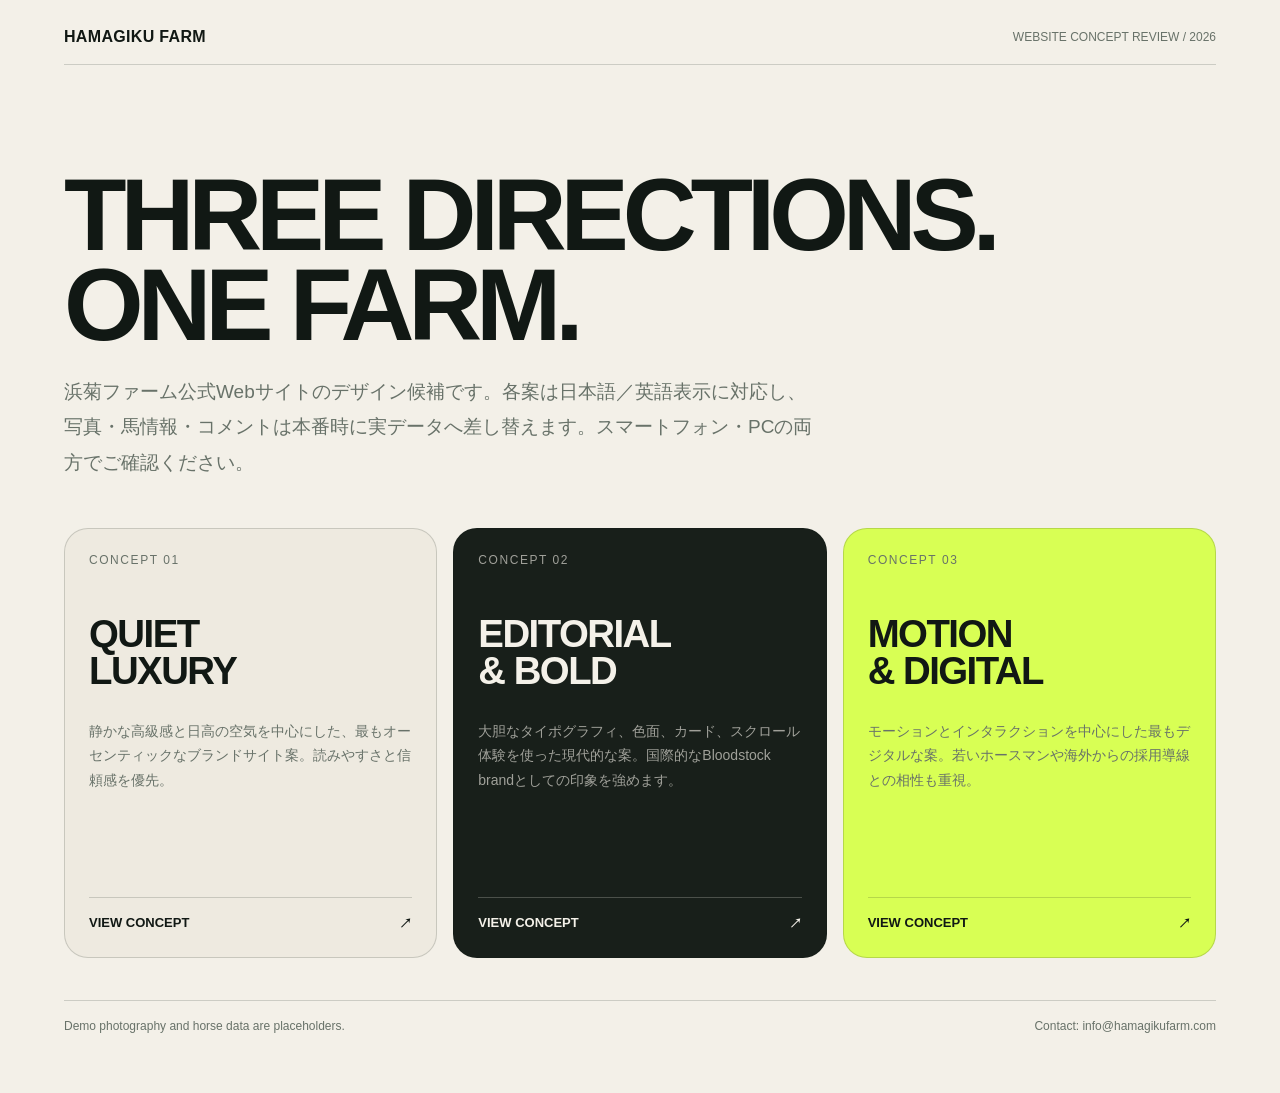
==== hamagiku-demo/index.html @ ab28df96 "Add Hamagiku client demo landing page" ====
<!doctype html>
<html lang="ja">
<head>
<meta charset="utf-8">
<meta name="viewport" content="width=device-width,initial-scale=1,viewport-fit=cover">
<title>Hamagiku Farm — Website Concepts</title>
<meta name="robots" content="noindex,nofollow">
<style>
:root{--ink:#111814;--cream:#f3f0e8;--line:rgba(17,24,20,.17);--muted:#687269;--accent:#d8ff54}
*{box-sizing:border-box}html,body{margin:0;background:var(--cream);color:var(--ink);font-family:-apple-system,BlinkMacSystemFont,"Helvetica Neue","Hiragino Sans","Yu Gothic",Meiryo,sans-serif}body{min-height:100vh}.wrap{max-width:1280px;margin:auto;padding:28px clamp(18px,5vw,64px) 60px}.top{display:flex;justify-content:space-between;gap:20px;align-items:center;border-bottom:1px solid var(--line);padding-bottom:18px}.brand{font-weight:800;letter-spacing:.02em}.tag{font-size:12px;color:var(--muted)}h1{font-size:clamp(42px,8vw,104px);line-height:.88;letter-spacing:-.06em;margin:clamp(54px,9vw,105px) 0 24px;max-width:980px}.lead{max-width:760px;font-size:clamp(15px,2vw,19px);line-height:1.85;color:var(--muted);margin-bottom:48px}.grid{display:grid;grid-template-columns:repeat(3,1fr);gap:16px}.card{display:flex;flex-direction:column;min-height:430px;border:1px solid var(--line);border-radius:24px;padding:24px;text-decoration:none;color:inherit;position:relative;overflow:hidden;transition:transform .25s ease,box-shadow .25s ease}.card:hover{transform:translateY(-5px);box-shadow:0 18px 42px rgba(17,24,20,.12)}.num{font-size:12px;letter-spacing:.13em;color:var(--muted)}.card h2{font-size:clamp(28px,3vw,46px);line-height:.98;letter-spacing:-.04em;margin:48px 0 15px}.card p{line-height:1.75;color:var(--muted);font-size:14px;max-width:32em}.open{margin-top:auto;border-top:1px solid var(--line);padding-top:17px;display:flex;justify-content:space-between;font-weight:700;font-size:13px}.a{background:#eeeae0}.b{background:#181f1a;color:#f4f1e9}.b p,.b .num{color:rgba(244,241,233,.62)}.b .open{border-color:rgba(244,241,233,.23)}.c{background:var(--accent)}.foot{margin-top:42px;padding-top:18px;border-top:1px solid var(--line);font-size:12px;color:var(--muted);display:flex;justify-content:space-between;gap:20px;flex-wrap:wrap}@media(max-width:800px){.grid{grid-template-columns:1fr}.card{min-height:330px}.top{align-items:flex-start;flex-direction:column}h1{font-size:clamp(48px,17vw,78px);margin-top:56px}.lead{font-size:15px;margin-bottom:36px}}
</style>
</head>
<body><main class="wrap">
<div class="top"><div class="brand">HAMAGIKU FARM</div><div class="tag">WEBSITE CONCEPT REVIEW / 2026</div></div>
<h1>THREE DIRECTIONS.<br>ONE FARM.</h1>
<p class="lead">浜菊ファーム公式Webサイトのデザイン候補です。各案は日本語／英語表示に対応し、写真・馬情報・コメントは本番時に実データへ差し替えます。スマートフォン・PCの両方でご確認ください。</p>
<section class="grid">
<a class="card a" href="concept-a/index.html"><span class="num">CONCEPT 01</span><h2>QUIET<br>LUXURY</h2><p>静かな高級感と日高の空気を中心にした、最もオーセンティックなブランドサイト案。読みやすさと信頼感を優先。</p><div class="open"><span>VIEW CONCEPT</span><span>↗</span></div></a>
<a class="card b" href="concept-b/index.html"><span class="num">CONCEPT 02</span><h2>EDITORIAL<br>& BOLD</h2><p>大胆なタイポグラフィ、色面、カード、スクロール体験を使った現代的な案。国際的なBloodstock brandとしての印象を強めます。</p><div class="open"><span>VIEW CONCEPT</span><span>↗</span></div></a>
<a class="card c" href="concept-c/index.html"><span class="num">CONCEPT 03</span><h2>MOTION<br>& DIGITAL</h2><p>モーションとインタラクションを中心にした最もデジタルな案。若いホースマンや海外からの採用導線との相性も重視。</p><div class="open"><span>VIEW CONCEPT</span><span>↗</span></div></a>
</section>
<div class="foot"><span>Demo photography and horse data are placeholders.</span><span>Contact: info@hamagikufarm.com</span></div>
</main></body></html>
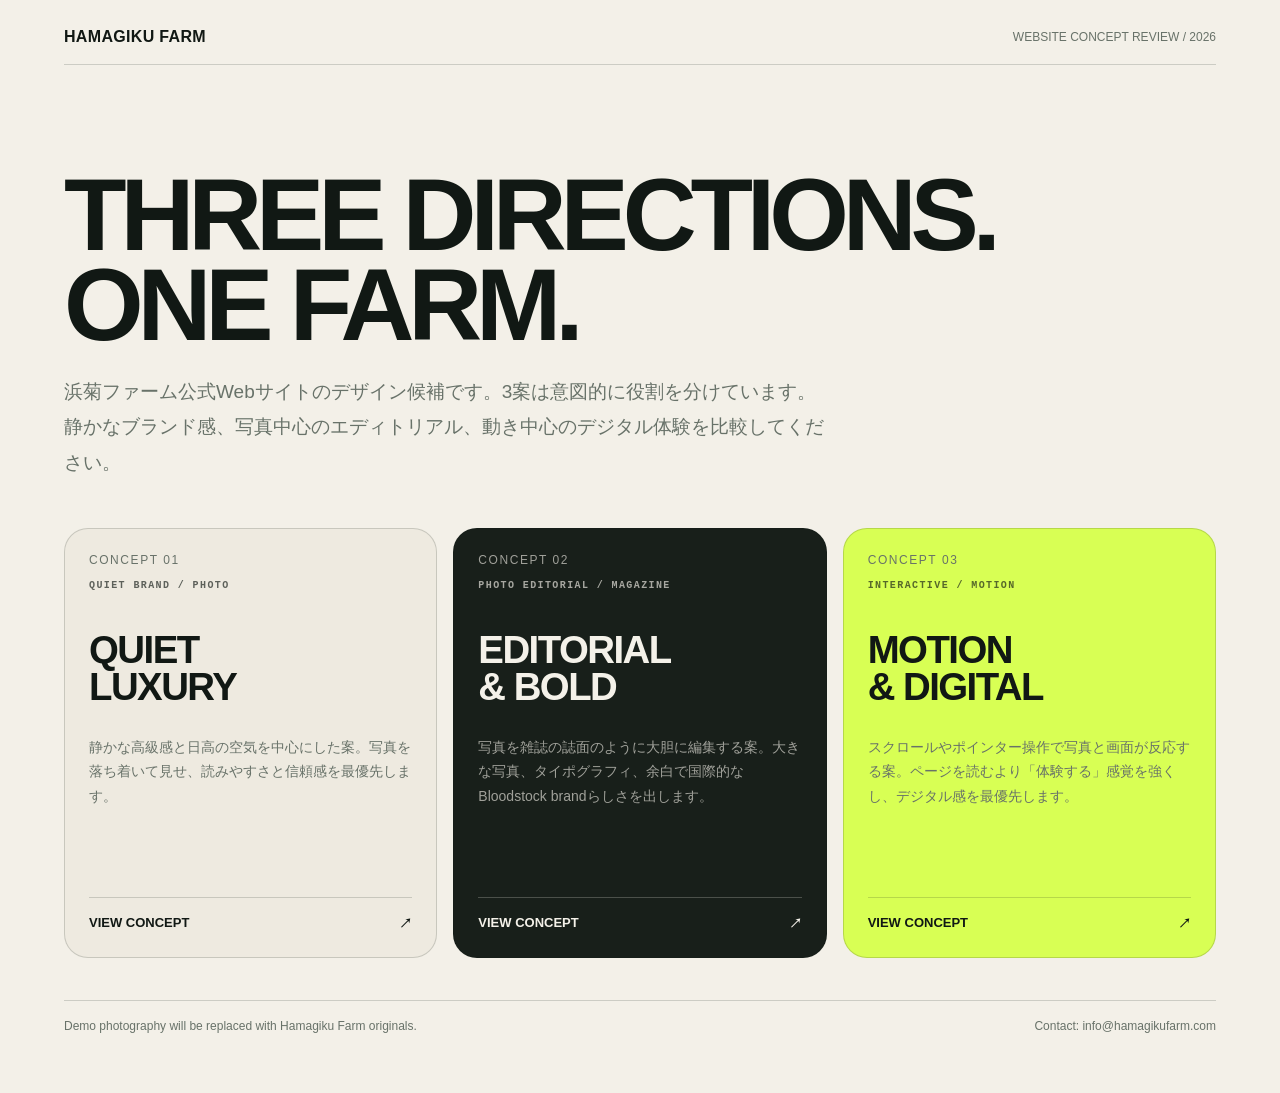
==== commit 4418c8f9: "Clarify distinction between Hamagiku website concepts" ====
--- a/hamagiku-demo/index.html
+++ b/hamagiku-demo/index.html
@@ -7,17 +7,17 @@
 <meta name="robots" content="noindex,nofollow">
 <style>
 :root{--ink:#111814;--cream:#f3f0e8;--line:rgba(17,24,20,.17);--muted:#687269;--accent:#d8ff54}
-*{box-sizing:border-box}html,body{margin:0;background:var(--cream);color:var(--ink);font-family:-apple-system,BlinkMacSystemFont,"Helvetica Neue","Hiragino Sans","Yu Gothic",Meiryo,sans-serif}body{min-height:100vh}.wrap{max-width:1280px;margin:auto;padding:28px clamp(18px,5vw,64px) 60px}.top{display:flex;justify-content:space-between;gap:20px;align-items:center;border-bottom:1px solid var(--line);padding-bottom:18px}.brand{font-weight:800;letter-spacing:.02em}.tag{font-size:12px;color:var(--muted)}h1{font-size:clamp(42px,8vw,104px);line-height:.88;letter-spacing:-.06em;margin:clamp(54px,9vw,105px) 0 24px;max-width:980px}.lead{max-width:760px;font-size:clamp(15px,2vw,19px);line-height:1.85;color:var(--muted);margin-bottom:48px}.grid{display:grid;grid-template-columns:repeat(3,1fr);gap:16px}.card{display:flex;flex-direction:column;min-height:430px;border:1px solid var(--line);border-radius:24px;padding:24px;text-decoration:none;color:inherit;position:relative;overflow:hidden;transition:transform .25s ease,box-shadow .25s ease}.card:hover{transform:translateY(-5px);box-shadow:0 18px 42px rgba(17,24,20,.12)}.num{font-size:12px;letter-spacing:.13em;color:var(--muted)}.card h2{font-size:clamp(28px,3vw,46px);line-height:.98;letter-spacing:-.04em;margin:48px 0 15px}.card p{line-height:1.75;color:var(--muted);font-size:14px;max-width:32em}.open{margin-top:auto;border-top:1px solid var(--line);padding-top:17px;display:flex;justify-content:space-between;font-weight:700;font-size:13px}.a{background:#eeeae0}.b{background:#181f1a;color:#f4f1e9}.b p,.b .num{color:rgba(244,241,233,.62)}.b .open{border-color:rgba(244,241,233,.23)}.c{background:var(--accent)}.foot{margin-top:42px;padding-top:18px;border-top:1px solid var(--line);font-size:12px;color:var(--muted);display:flex;justify-content:space-between;gap:20px;flex-wrap:wrap}@media(max-width:800px){.grid{grid-template-columns:1fr}.card{min-height:330px}.top{align-items:flex-start;flex-direction:column}h1{font-size:clamp(48px,17vw,78px);margin-top:56px}.lead{font-size:15px;margin-bottom:36px}}
+*{box-sizing:border-box}html,body{margin:0;background:var(--cream);color:var(--ink);font-family:-apple-system,BlinkMacSystemFont,"Helvetica Neue","Hiragino Sans","Yu Gothic",Meiryo,sans-serif}body{min-height:100vh}.wrap{max-width:1280px;margin:auto;padding:28px clamp(18px,5vw,64px) 60px}.top{display:flex;justify-content:space-between;gap:20px;align-items:center;border-bottom:1px solid var(--line);padding-bottom:18px}.brand{font-weight:800;letter-spacing:.02em}.tag{font-size:12px;color:var(--muted)}h1{font-size:clamp(42px,8vw,104px);line-height:.88;letter-spacing:-.06em;margin:clamp(54px,9vw,105px) 0 24px;max-width:980px}.lead{max-width:760px;font-size:clamp(15px,2vw,19px);line-height:1.85;color:var(--muted);margin-bottom:48px}.grid{display:grid;grid-template-columns:repeat(3,1fr);gap:16px}.card{display:flex;flex-direction:column;min-height:430px;border:1px solid var(--line);border-radius:24px;padding:24px;text-decoration:none;color:inherit;position:relative;overflow:hidden;transition:transform .25s ease,box-shadow .25s ease}.card:hover{transform:translateY(-5px);box-shadow:0 18px 42px rgba(17,24,20,.12)}.num{font-size:12px;letter-spacing:.13em;color:var(--muted)}.type{margin-top:14px;font:800 10px/1 monospace;letter-spacing:.14em;opacity:.65}.card h2{font-size:clamp(28px,3vw,46px);line-height:.98;letter-spacing:-.04em;margin:40px 0 15px}.card p{line-height:1.75;color:var(--muted);font-size:14px;max-width:32em}.open{margin-top:auto;border-top:1px solid var(--line);padding-top:17px;display:flex;justify-content:space-between;font-weight:700;font-size:13px}.a{background:#eeeae0}.b{background:#181f1a;color:#f4f1e9}.b p,.b .num{color:rgba(244,241,233,.62)}.b .open{border-color:rgba(244,241,233,.23)}.c{background:var(--accent)}.foot{margin-top:42px;padding-top:18px;border-top:1px solid var(--line);font-size:12px;color:var(--muted);display:flex;justify-content:space-between;gap:20px;flex-wrap:wrap}@media(max-width:800px){.grid{grid-template-columns:1fr}.card{min-height:330px}.top{align-items:flex-start;flex-direction:column}h1{font-size:clamp(48px,17vw,78px);margin-top:56px}.lead{font-size:15px;margin-bottom:36px}}
 </style>
 </head>
 <body><main class="wrap">
 <div class="top"><div class="brand">HAMAGIKU FARM</div><div class="tag">WEBSITE CONCEPT REVIEW / 2026</div></div>
 <h1>THREE DIRECTIONS.<br>ONE FARM.</h1>
-<p class="lead">浜菊ファーム公式Webサイトのデザイン候補です。各案は日本語／英語表示に対応し、写真・馬情報・コメントは本番時に実データへ差し替えます。スマートフォン・PCの両方でご確認ください。</p>
+<p class="lead">浜菊ファーム公式Webサイトのデザイン候補です。3案は意図的に役割を分けています。静かなブランド感、写真中心のエディトリアル、動き中心のデジタル体験を比較してください。</p>
 <section class="grid">
-<a class="card a" href="concept-a/index.html"><span class="num">CONCEPT 01</span><h2>QUIET<br>LUXURY</h2><p>静かな高級感と日高の空気を中心にした、最もオーセンティックなブランドサイト案。読みやすさと信頼感を優先。</p><div class="open"><span>VIEW CONCEPT</span><span>↗</span></div></a>
-<a class="card b" href="concept-b/index.html"><span class="num">CONCEPT 02</span><h2>EDITORIAL<br>& BOLD</h2><p>大胆なタイポグラフィ、色面、カード、スクロール体験を使った現代的な案。国際的なBloodstock brandとしての印象を強めます。</p><div class="open"><span>VIEW CONCEPT</span><span>↗</span></div></a>
-<a class="card c" href="concept-c/index.html"><span class="num">CONCEPT 03</span><h2>MOTION<br>& DIGITAL</h2><p>モーションとインタラクションを中心にした最もデジタルな案。若いホースマンや海外からの採用導線との相性も重視。</p><div class="open"><span>VIEW CONCEPT</span><span>↗</span></div></a>
+<a class="card a" href="concept-a/index.html"><span class="num">CONCEPT 01</span><span class="type">QUIET BRAND / PHOTO</span><h2>QUIET<br>LUXURY</h2><p>静かな高級感と日高の空気を中心にした案。写真を落ち着いて見せ、読みやすさと信頼感を最優先します。</p><div class="open"><span>VIEW CONCEPT</span><span>↗</span></div></a>
+<a class="card b" href="concept-b/index.html"><span class="num">CONCEPT 02</span><span class="type">PHOTO EDITORIAL / MAGAZINE</span><h2>EDITORIAL<br>& BOLD</h2><p>写真を雑誌の誌面のように大胆に編集する案。大きな写真、タイポグラフィ、余白で国際的なBloodstock brandらしさを出します。</p><div class="open"><span>VIEW CONCEPT</span><span>↗</span></div></a>
+<a class="card c" href="concept-c/index.html"><span class="num">CONCEPT 03</span><span class="type">INTERACTIVE / MOTION</span><h2>MOTION<br>& DIGITAL</h2><p>スクロールやポインター操作で写真と画面が反応する案。ページを読むより「体験する」感覚を強くし、デジタル感を最優先します。</p><div class="open"><span>VIEW CONCEPT</span><span>↗</span></div></a>
 </section>
-<div class="foot"><span>Demo photography and horse data are placeholders.</span><span>Contact: info@hamagikufarm.com</span></div>
+<div class="foot"><span>Demo photography will be replaced with Hamagiku Farm originals.</span><span>Contact: info@hamagikufarm.com</span></div>
 </main></body></html>
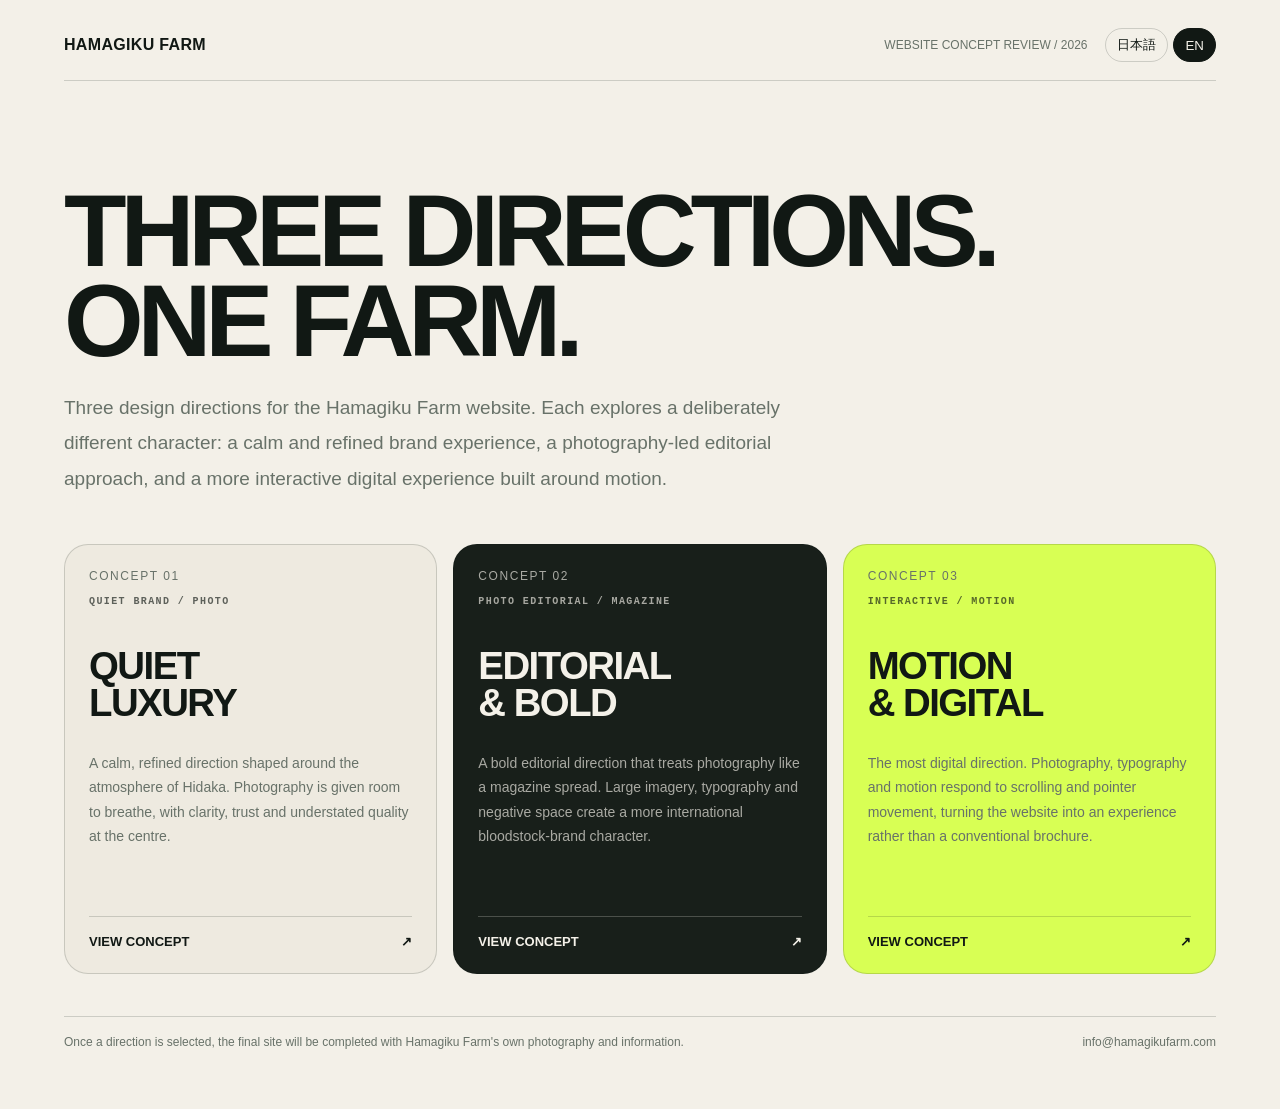
==== commit 4e4423de: "Make Hamagiku demo hub bilingual and client-ready" ====
--- a/hamagiku-demo/index.html
+++ b/hamagiku-demo/index.html
@@ -4,20 +4,22 @@
 <meta charset="utf-8">
 <meta name="viewport" content="width=device-width,initial-scale=1,viewport-fit=cover">
 <title>Hamagiku Farm — Website Concepts</title>
+<link rel="icon" href="data:,">
 <meta name="robots" content="noindex,nofollow">
 <style>
 :root{--ink:#111814;--cream:#f3f0e8;--line:rgba(17,24,20,.17);--muted:#687269;--accent:#d8ff54}
-*{box-sizing:border-box}html,body{margin:0;background:var(--cream);color:var(--ink);font-family:-apple-system,BlinkMacSystemFont,"Helvetica Neue","Hiragino Sans","Yu Gothic",Meiryo,sans-serif}body{min-height:100vh}.wrap{max-width:1280px;margin:auto;padding:28px clamp(18px,5vw,64px) 60px}.top{display:flex;justify-content:space-between;gap:20px;align-items:center;border-bottom:1px solid var(--line);padding-bottom:18px}.brand{font-weight:800;letter-spacing:.02em}.tag{font-size:12px;color:var(--muted)}h1{font-size:clamp(42px,8vw,104px);line-height:.88;letter-spacing:-.06em;margin:clamp(54px,9vw,105px) 0 24px;max-width:980px}.lead{max-width:760px;font-size:clamp(15px,2vw,19px);line-height:1.85;color:var(--muted);margin-bottom:48px}.grid{display:grid;grid-template-columns:repeat(3,1fr);gap:16px}.card{display:flex;flex-direction:column;min-height:430px;border:1px solid var(--line);border-radius:24px;padding:24px;text-decoration:none;color:inherit;position:relative;overflow:hidden;transition:transform .25s ease,box-shadow .25s ease}.card:hover{transform:translateY(-5px);box-shadow:0 18px 42px rgba(17,24,20,.12)}.num{font-size:12px;letter-spacing:.13em;color:var(--muted)}.type{margin-top:14px;font:800 10px/1 monospace;letter-spacing:.14em;opacity:.65}.card h2{font-size:clamp(28px,3vw,46px);line-height:.98;letter-spacing:-.04em;margin:40px 0 15px}.card p{line-height:1.75;color:var(--muted);font-size:14px;max-width:32em}.open{margin-top:auto;border-top:1px solid var(--line);padding-top:17px;display:flex;justify-content:space-between;font-weight:700;font-size:13px}.a{background:#eeeae0}.b{background:#181f1a;color:#f4f1e9}.b p,.b .num{color:rgba(244,241,233,.62)}.b .open{border-color:rgba(244,241,233,.23)}.c{background:var(--accent)}.foot{margin-top:42px;padding-top:18px;border-top:1px solid var(--line);font-size:12px;color:var(--muted);display:flex;justify-content:space-between;gap:20px;flex-wrap:wrap}@media(max-width:800px){.grid{grid-template-columns:1fr}.card{min-height:330px}.top{align-items:flex-start;flex-direction:column}h1{font-size:clamp(48px,17vw,78px);margin-top:56px}.lead{font-size:15px;margin-bottom:36px}}
+*{box-sizing:border-box}html,body{margin:0;background:var(--cream);color:var(--ink);font-family:-apple-system,BlinkMacSystemFont,"Helvetica Neue","Hiragino Sans","Yu Gothic",Meiryo,sans-serif}body{min-height:100vh}.wrap{max-width:1280px;margin:auto;padding:28px clamp(18px,5vw,64px) 60px}.top{display:flex;justify-content:space-between;gap:20px;align-items:center;border-bottom:1px solid var(--line);padding-bottom:18px}.top-right{display:flex;align-items:center;gap:18px}.brand{font-weight:800;letter-spacing:.02em}.tag{font-size:12px;color:var(--muted)}.lang{display:flex;gap:5px}.lang button{appearance:none;border:1px solid var(--line);background:transparent;color:var(--ink);border-radius:999px;padding:7px 11px;font:700 11px/1 inherit;cursor:pointer;transition:.2s}.lang button.on{background:var(--ink);color:var(--cream);border-color:var(--ink)}h1{font-size:clamp(42px,8vw,104px);line-height:.88;letter-spacing:-.06em;margin:clamp(54px,9vw,105px) 0 24px;max-width:980px}.lead{max-width:780px;font-size:clamp(15px,2vw,19px);line-height:1.85;color:var(--muted);margin-bottom:48px}.grid{display:grid;grid-template-columns:repeat(3,1fr);gap:16px}.card{display:flex;flex-direction:column;min-height:430px;border:1px solid var(--line);border-radius:24px;padding:24px;text-decoration:none;color:inherit;position:relative;overflow:hidden;transition:transform .25s ease,box-shadow .25s ease}.card:hover{transform:translateY(-5px);box-shadow:0 18px 42px rgba(17,24,20,.12)}.num{font-size:12px;letter-spacing:.13em;color:var(--muted)}.type{margin-top:14px;font:800 10px/1 monospace;letter-spacing:.14em;opacity:.65}.card h2{font-size:clamp(28px,3vw,46px);line-height:.98;letter-spacing:-.04em;margin:40px 0 15px}.card p{line-height:1.75;color:var(--muted);font-size:14px;max-width:32em}.open{margin-top:auto;border-top:1px solid var(--line);padding-top:17px;display:flex;justify-content:space-between;font-weight:700;font-size:13px}.a{background:#eeeae0}.b{background:#181f1a;color:#f4f1e9}.b p,.b .num{color:rgba(244,241,233,.66)}.b .open{border-color:rgba(244,241,233,.23)}.c{background:var(--accent)}.foot{margin-top:42px;padding-top:18px;border-top:1px solid var(--line);font-size:12px;color:var(--muted);display:flex;justify-content:space-between;gap:20px;flex-wrap:wrap}body[data-lang="en"] [data-ja],body[data-lang="ja"] [data-en]{display:none!important}@media(max-width:800px){.grid{grid-template-columns:1fr}.card{min-height:330px}.top{align-items:flex-start}.top-right{align-items:flex-end;flex-direction:column;gap:10px}.tag{display:none}h1{font-size:clamp(48px,17vw,78px);margin-top:56px}.lead{font-size:15px;margin-bottom:36px}}
 </style>
 </head>
-<body><main class="wrap">
-<div class="top"><div class="brand">HAMAGIKU FARM</div><div class="tag">WEBSITE CONCEPT REVIEW / 2026</div></div>
-<h1>THREE DIRECTIONS.<br>ONE FARM.</h1>
-<p class="lead">浜菊ファーム公式Webサイトのデザイン候補です。3案は意図的に役割を分けています。静かなブランド感、写真中心のエディトリアル、動き中心のデジタル体験を比較してください。</p>
+<body data-lang="ja"><main class="wrap">
+<div class="top"><div class="brand">HAMAGIKU FARM</div><div class="top-right"><div class="tag">WEBSITE CONCEPT REVIEW / 2026</div><div class="lang"><button type="button" data-l="ja">日本語</button><button type="button" data-l="en">EN</button></div></div></div>
+<h1 data-en>THREE DIRECTIONS.<br>ONE FARM.</h1><h1 data-ja>THREE DIRECTIONS.<br>ONE FARM.</h1>
+<p class="lead" data-ja>浜菊ファーム公式Webサイトのデザイン候補です。3案は、それぞれ異なる方向性を持たせています。落ち着いたブランド表現、写真を主役にしたエディトリアル、動きと操作感を重視したデジタル体験を比較してご覧ください。</p>
+<p class="lead" data-en>Three design directions for the Hamagiku Farm website. Each explores a deliberately different character: a calm and refined brand experience, a photography-led editorial approach, and a more interactive digital experience built around motion.</p>
 <section class="grid">
-<a class="card a" href="concept-a/index.html"><span class="num">CONCEPT 01</span><span class="type">QUIET BRAND / PHOTO</span><h2>QUIET<br>LUXURY</h2><p>静かな高級感と日高の空気を中心にした案。写真を落ち着いて見せ、読みやすさと信頼感を最優先します。</p><div class="open"><span>VIEW CONCEPT</span><span>↗</span></div></a>
-<a class="card b" href="concept-b/index.html"><span class="num">CONCEPT 02</span><span class="type">PHOTO EDITORIAL / MAGAZINE</span><h2>EDITORIAL<br>& BOLD</h2><p>写真を雑誌の誌面のように大胆に編集する案。大きな写真、タイポグラフィ、余白で国際的なBloodstock brandらしさを出します。</p><div class="open"><span>VIEW CONCEPT</span><span>↗</span></div></a>
-<a class="card c" href="concept-c/index.html"><span class="num">CONCEPT 03</span><span class="type">INTERACTIVE / MOTION</span><h2>MOTION<br>& DIGITAL</h2><p>スクロールやポインター操作で写真と画面が反応する案。ページを読むより「体験する」感覚を強くし、デジタル感を最優先します。</p><div class="open"><span>VIEW CONCEPT</span><span>↗</span></div></a>
+<a class="card a" href="concept-a/index.html"><span class="num">CONCEPT 01</span><span class="type">QUIET BRAND / PHOTO</span><h2>QUIET<br>LUXURY</h2><p data-ja>静かな高級感と日高の空気を中心にした案。写真を落ち着いて見せ、読みやすさと信頼感を大切にします。</p><p data-en>A calm, refined direction shaped around the atmosphere of Hidaka. Photography is given room to breathe, with clarity, trust and understated quality at the centre.</p><div class="open"><span data-ja>この案を見る</span><span data-en>VIEW CONCEPT</span><span>↗</span></div></a>
+<a class="card b" href="concept-b/index.html"><span class="num">CONCEPT 02</span><span class="type">PHOTO EDITORIAL / MAGAZINE</span><h2>EDITORIAL<br>& BOLD</h2><p data-ja>写真を雑誌の誌面のように大胆に編集する案。大きな写真、タイポグラフィ、余白を使い、国際的なブラッドストックブランドらしさを表現します。</p><p data-en>A bold editorial direction that treats photography like a magazine spread. Large imagery, typography and negative space create a more international bloodstock-brand character.</p><div class="open"><span data-ja>この案を見る</span><span data-en>VIEW CONCEPT</span><span>↗</span></div></a>
+<a class="card c" href="concept-c/index.html"><span class="num">CONCEPT 03</span><span class="type">INTERACTIVE / MOTION</span><h2>MOTION<br>& DIGITAL</h2><p data-ja>スクロールやポインター操作に反応する、最もデジタルな案。写真、文字、動きを組み合わせ、ページを読むより「体験する」感覚を強くします。</p><p data-en>The most digital direction. Photography, typography and motion respond to scrolling and pointer movement, turning the website into an experience rather than a conventional brochure.</p><div class="open"><span data-ja>この案を見る</span><span data-en>VIEW CONCEPT</span><span>↗</span></div></a>
 </section>
-<div class="foot"><span>Demo photography will be replaced with Hamagiku Farm originals.</span><span>Contact: info@hamagikufarm.com</span></div>
-</main></body></html>+<div class="foot"><span data-ja>採用する方向性の決定後、浜菊ファームの実際の写真・情報へ置き換えて仕上げます。</span><span data-en>Once a direction is selected, the final site will be completed with Hamagiku Farm's own photography and information.</span><span>info@hamagikufarm.com</span></div>
+</main><script>const setLang=l=>{document.body.dataset.lang=l;document.documentElement.lang=l;document.querySelectorAll('[data-l]').forEach(b=>b.classList.toggle('on',b.dataset.l===l));try{localStorage.setItem('hamagiku-hub-lang',l)}catch(e){}};document.querySelectorAll('[data-l]').forEach(b=>b.addEventListener('click',()=>setLang(b.dataset.l)));let saved=null;try{saved=localStorage.getItem('hamagiku-hub-lang')}catch(e){}setLang(saved||((navigator.language||'ja').toLowerCase().startsWith('ja')?'ja':'en'));</script></body></html>
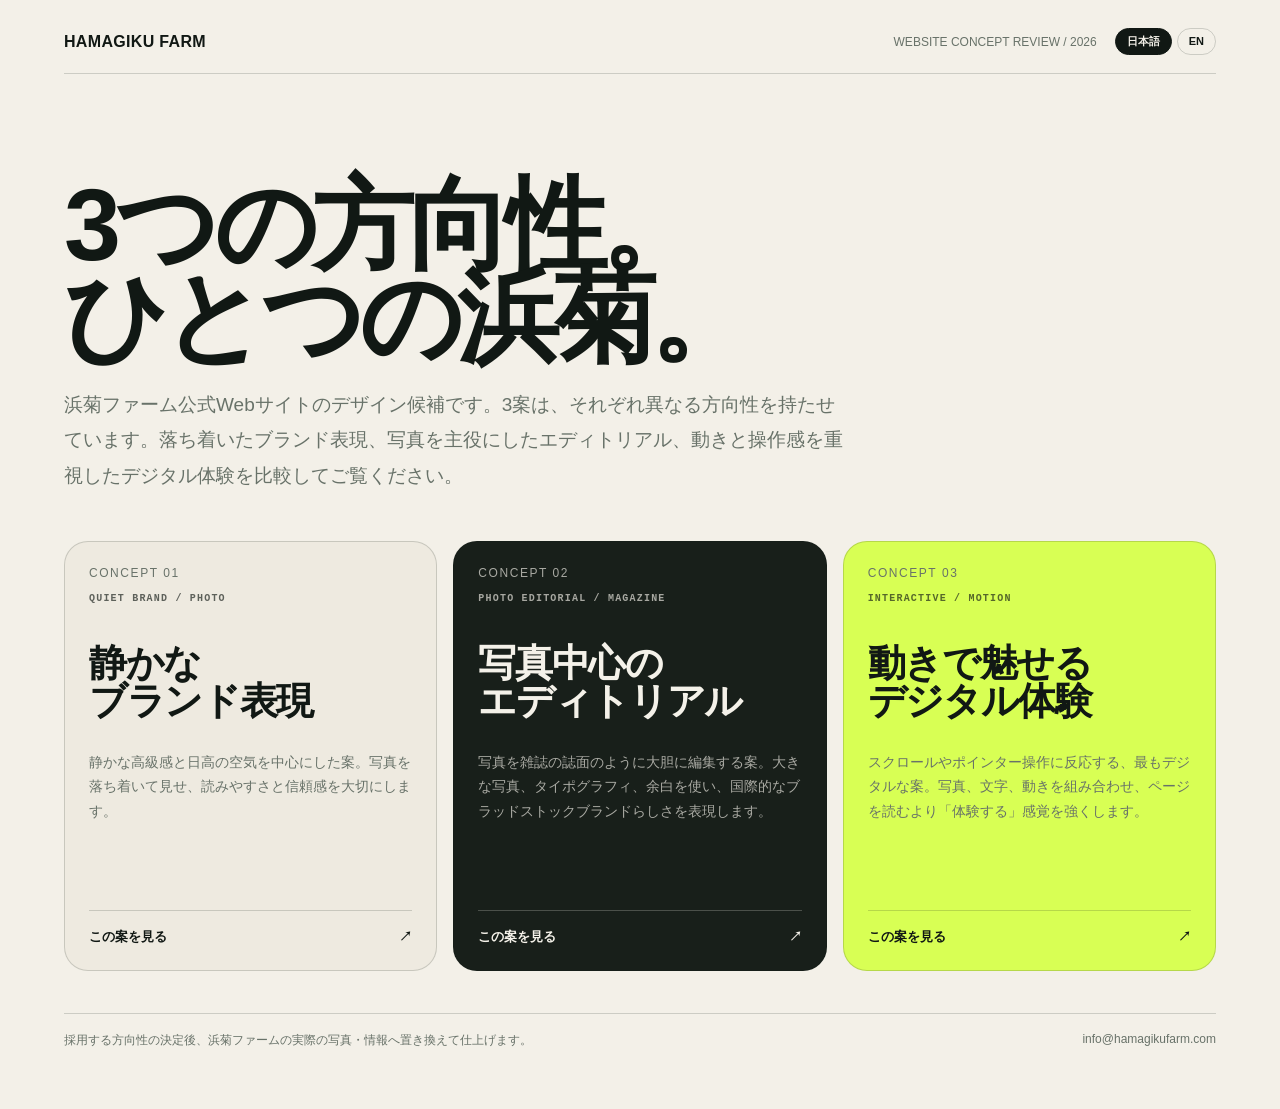
==== commit fb00a09e: "Make Hamagiku hub Japanese page with robust language links" ====
--- a/hamagiku-demo/index.html
+++ b/hamagiku-demo/index.html
@@ -8,18 +8,17 @@
 <meta name="robots" content="noindex,nofollow">
 <style>
 :root{--ink:#111814;--cream:#f3f0e8;--line:rgba(17,24,20,.17);--muted:#687269;--accent:#d8ff54}
-*{box-sizing:border-box}html,body{margin:0;background:var(--cream);color:var(--ink);font-family:-apple-system,BlinkMacSystemFont,"Helvetica Neue","Hiragino Sans","Yu Gothic",Meiryo,sans-serif}body{min-height:100vh}.wrap{max-width:1280px;margin:auto;padding:28px clamp(18px,5vw,64px) 60px}.top{display:flex;justify-content:space-between;gap:20px;align-items:center;border-bottom:1px solid var(--line);padding-bottom:18px}.top-right{display:flex;align-items:center;gap:18px}.brand{font-weight:800;letter-spacing:.02em}.tag{font-size:12px;color:var(--muted)}.lang{display:flex;gap:5px}.lang button{appearance:none;border:1px solid var(--line);background:transparent;color:var(--ink);border-radius:999px;padding:7px 11px;font:700 11px/1 inherit;cursor:pointer;transition:.2s}.lang button.on{background:var(--ink);color:var(--cream);border-color:var(--ink)}h1{font-size:clamp(42px,8vw,104px);line-height:.88;letter-spacing:-.06em;margin:clamp(54px,9vw,105px) 0 24px;max-width:980px}.lead{max-width:780px;font-size:clamp(15px,2vw,19px);line-height:1.85;color:var(--muted);margin-bottom:48px}.grid{display:grid;grid-template-columns:repeat(3,1fr);gap:16px}.card{display:flex;flex-direction:column;min-height:430px;border:1px solid var(--line);border-radius:24px;padding:24px;text-decoration:none;color:inherit;position:relative;overflow:hidden;transition:transform .25s ease,box-shadow .25s ease}.card:hover{transform:translateY(-5px);box-shadow:0 18px 42px rgba(17,24,20,.12)}.num{font-size:12px;letter-spacing:.13em;color:var(--muted)}.type{margin-top:14px;font:800 10px/1 monospace;letter-spacing:.14em;opacity:.65}.card h2{font-size:clamp(28px,3vw,46px);line-height:.98;letter-spacing:-.04em;margin:40px 0 15px}.card p{line-height:1.75;color:var(--muted);font-size:14px;max-width:32em}.open{margin-top:auto;border-top:1px solid var(--line);padding-top:17px;display:flex;justify-content:space-between;font-weight:700;font-size:13px}.a{background:#eeeae0}.b{background:#181f1a;color:#f4f1e9}.b p,.b .num{color:rgba(244,241,233,.66)}.b .open{border-color:rgba(244,241,233,.23)}.c{background:var(--accent)}.foot{margin-top:42px;padding-top:18px;border-top:1px solid var(--line);font-size:12px;color:var(--muted);display:flex;justify-content:space-between;gap:20px;flex-wrap:wrap}body[data-lang="en"] [data-ja],body[data-lang="ja"] [data-en]{display:none!important}@media(max-width:800px){.grid{grid-template-columns:1fr}.card{min-height:330px}.top{align-items:flex-start}.top-right{align-items:flex-end;flex-direction:column;gap:10px}.tag{display:none}h1{font-size:clamp(48px,17vw,78px);margin-top:56px}.lead{font-size:15px;margin-bottom:36px}}
+*{box-sizing:border-box}html,body{margin:0;background:var(--cream);color:var(--ink);font-family:-apple-system,BlinkMacSystemFont,"Helvetica Neue","Hiragino Sans","Yu Gothic",Meiryo,sans-serif}body{min-height:100vh}.wrap{max-width:1280px;margin:auto;padding:28px clamp(18px,5vw,64px) 60px}.top{display:flex;justify-content:space-between;gap:20px;align-items:center;border-bottom:1px solid var(--line);padding-bottom:18px}.top-right{display:flex;align-items:center;gap:18px}.brand{font-weight:800;letter-spacing:.02em}.tag{font-size:12px;color:var(--muted)}.lang{display:flex;gap:5px}.lang a{border:1px solid var(--line);background:transparent;color:var(--ink);border-radius:999px;padding:7px 11px;font:700 11px/1 -apple-system,BlinkMacSystemFont,"Helvetica Neue",sans-serif;text-decoration:none}.lang a.on{background:var(--ink);color:var(--cream);border-color:var(--ink)}h1{font-size:clamp(42px,8vw,104px);line-height:.9;letter-spacing:-.055em;margin:clamp(54px,9vw,105px) 0 24px;max-width:980px}.lead{max-width:780px;font-size:clamp(15px,2vw,19px);line-height:1.85;color:var(--muted);margin-bottom:48px}.grid{display:grid;grid-template-columns:repeat(3,1fr);gap:16px}.card{display:flex;flex-direction:column;min-height:430px;border:1px solid var(--line);border-radius:24px;padding:24px;text-decoration:none;color:inherit;position:relative;overflow:hidden;transition:transform .25s ease,box-shadow .25s ease}.card:hover{transform:translateY(-5px);box-shadow:0 18px 42px rgba(17,24,20,.12)}.num{font-size:12px;letter-spacing:.13em;color:var(--muted)}.type{margin-top:14px;font:800 10px/1 monospace;letter-spacing:.12em;opacity:.65}.card h2{font-size:clamp(28px,3vw,46px);line-height:1;letter-spacing:-.035em;margin:40px 0 15px}.card p{line-height:1.75;color:var(--muted);font-size:14px;max-width:32em}.open{margin-top:auto;border-top:1px solid var(--line);padding-top:17px;display:flex;justify-content:space-between;font-weight:700;font-size:13px}.a{background:#eeeae0}.b{background:#181f1a;color:#f4f1e9}.b p,.b .num{color:rgba(244,241,233,.66)}.b .open{border-color:rgba(244,241,233,.23)}.c{background:var(--accent)}.foot{margin-top:42px;padding-top:18px;border-top:1px solid var(--line);font-size:12px;color:var(--muted);display:flex;justify-content:space-between;gap:20px;flex-wrap:wrap}@media(max-width:800px){.grid{grid-template-columns:1fr}.card{min-height:330px}.top{align-items:flex-start}.top-right{align-items:flex-end;flex-direction:column;gap:10px}.tag{display:none}h1{font-size:clamp(46px,15vw,74px);margin-top:56px}.lead{font-size:15px;margin-bottom:36px}}
 </style>
 </head>
-<body data-lang="ja"><main class="wrap">
-<div class="top"><div class="brand">HAMAGIKU FARM</div><div class="top-right"><div class="tag">WEBSITE CONCEPT REVIEW / 2026</div><div class="lang"><button type="button" data-l="ja">日本語</button><button type="button" data-l="en">EN</button></div></div></div>
-<h1 data-en>THREE DIRECTIONS.<br>ONE FARM.</h1><h1 data-ja>THREE DIRECTIONS.<br>ONE FARM.</h1>
-<p class="lead" data-ja>浜菊ファーム公式Webサイトのデザイン候補です。3案は、それぞれ異なる方向性を持たせています。落ち着いたブランド表現、写真を主役にしたエディトリアル、動きと操作感を重視したデジタル体験を比較してご覧ください。</p>
-<p class="lead" data-en>Three design directions for the Hamagiku Farm website. Each explores a deliberately different character: a calm and refined brand experience, a photography-led editorial approach, and a more interactive digital experience built around motion.</p>
+<body><main class="wrap">
+<div class="top"><div class="brand">HAMAGIKU FARM</div><div class="top-right"><div class="tag">WEBSITE CONCEPT REVIEW / 2026</div><div class="lang"><a class="on" href="index.html">日本語</a><a href="index-en.html">EN</a></div></div></div>
+<h1>3つの方向性。<br>ひとつの浜菊。</h1>
+<p class="lead">浜菊ファーム公式Webサイトのデザイン候補です。3案は、それぞれ異なる方向性を持たせています。落ち着いたブランド表現、写真を主役にしたエディトリアル、動きと操作感を重視したデジタル体験を比較してご覧ください。</p>
 <section class="grid">
-<a class="card a" href="concept-a/index.html"><span class="num">CONCEPT 01</span><span class="type">QUIET BRAND / PHOTO</span><h2>QUIET<br>LUXURY</h2><p data-ja>静かな高級感と日高の空気を中心にした案。写真を落ち着いて見せ、読みやすさと信頼感を大切にします。</p><p data-en>A calm, refined direction shaped around the atmosphere of Hidaka. Photography is given room to breathe, with clarity, trust and understated quality at the centre.</p><div class="open"><span data-ja>この案を見る</span><span data-en>VIEW CONCEPT</span><span>↗</span></div></a>
-<a class="card b" href="concept-b/index.html"><span class="num">CONCEPT 02</span><span class="type">PHOTO EDITORIAL / MAGAZINE</span><h2>EDITORIAL<br>& BOLD</h2><p data-ja>写真を雑誌の誌面のように大胆に編集する案。大きな写真、タイポグラフィ、余白を使い、国際的なブラッドストックブランドらしさを表現します。</p><p data-en>A bold editorial direction that treats photography like a magazine spread. Large imagery, typography and negative space create a more international bloodstock-brand character.</p><div class="open"><span data-ja>この案を見る</span><span data-en>VIEW CONCEPT</span><span>↗</span></div></a>
-<a class="card c" href="concept-c/index.html"><span class="num">CONCEPT 03</span><span class="type">INTERACTIVE / MOTION</span><h2>MOTION<br>& DIGITAL</h2><p data-ja>スクロールやポインター操作に反応する、最もデジタルな案。写真、文字、動きを組み合わせ、ページを読むより「体験する」感覚を強くします。</p><p data-en>The most digital direction. Photography, typography and motion respond to scrolling and pointer movement, turning the website into an experience rather than a conventional brochure.</p><div class="open"><span data-ja>この案を見る</span><span data-en>VIEW CONCEPT</span><span>↗</span></div></a>
+<a class="card a" href="concept-a/index.html"><span class="num">CONCEPT 01</span><span class="type">QUIET BRAND / PHOTO</span><h2>静かな<br>ブランド表現</h2><p>静かな高級感と日高の空気を中心にした案。写真を落ち着いて見せ、読みやすさと信頼感を大切にします。</p><div class="open"><span>この案を見る</span><span>↗</span></div></a>
+<a class="card b" href="concept-b/index.html"><span class="num">CONCEPT 02</span><span class="type">PHOTO EDITORIAL / MAGAZINE</span><h2>写真中心の<br>エディトリアル</h2><p>写真を雑誌の誌面のように大胆に編集する案。大きな写真、タイポグラフィ、余白を使い、国際的なブラッドストックブランドらしさを表現します。</p><div class="open"><span>この案を見る</span><span>↗</span></div></a>
+<a class="card c" href="concept-c/index.html"><span class="num">CONCEPT 03</span><span class="type">INTERACTIVE / MOTION</span><h2>動きで魅せる<br>デジタル体験</h2><p>スクロールやポインター操作に反応する、最もデジタルな案。写真、文字、動きを組み合わせ、ページを読むより「体験する」感覚を強くします。</p><div class="open"><span>この案を見る</span><span>↗</span></div></a>
 </section>
-<div class="foot"><span data-ja>採用する方向性の決定後、浜菊ファームの実際の写真・情報へ置き換えて仕上げます。</span><span data-en>Once a direction is selected, the final site will be completed with Hamagiku Farm's own photography and information.</span><span>info@hamagikufarm.com</span></div>
-</main><script>const setLang=l=>{document.body.dataset.lang=l;document.documentElement.lang=l;document.querySelectorAll('[data-l]').forEach(b=>b.classList.toggle('on',b.dataset.l===l));try{localStorage.setItem('hamagiku-hub-lang',l)}catch(e){}};document.querySelectorAll('[data-l]').forEach(b=>b.addEventListener('click',()=>setLang(b.dataset.l)));let saved=null;try{saved=localStorage.getItem('hamagiku-hub-lang')}catch(e){}setLang(saved||((navigator.language||'ja').toLowerCase().startsWith('ja')?'ja':'en'));</script></body></html>+<div class="foot"><span>採用する方向性の決定後、浜菊ファームの実際の写真・情報へ置き換えて仕上げます。</span><span>info@hamagikufarm.com</span></div>
+</main></body></html>
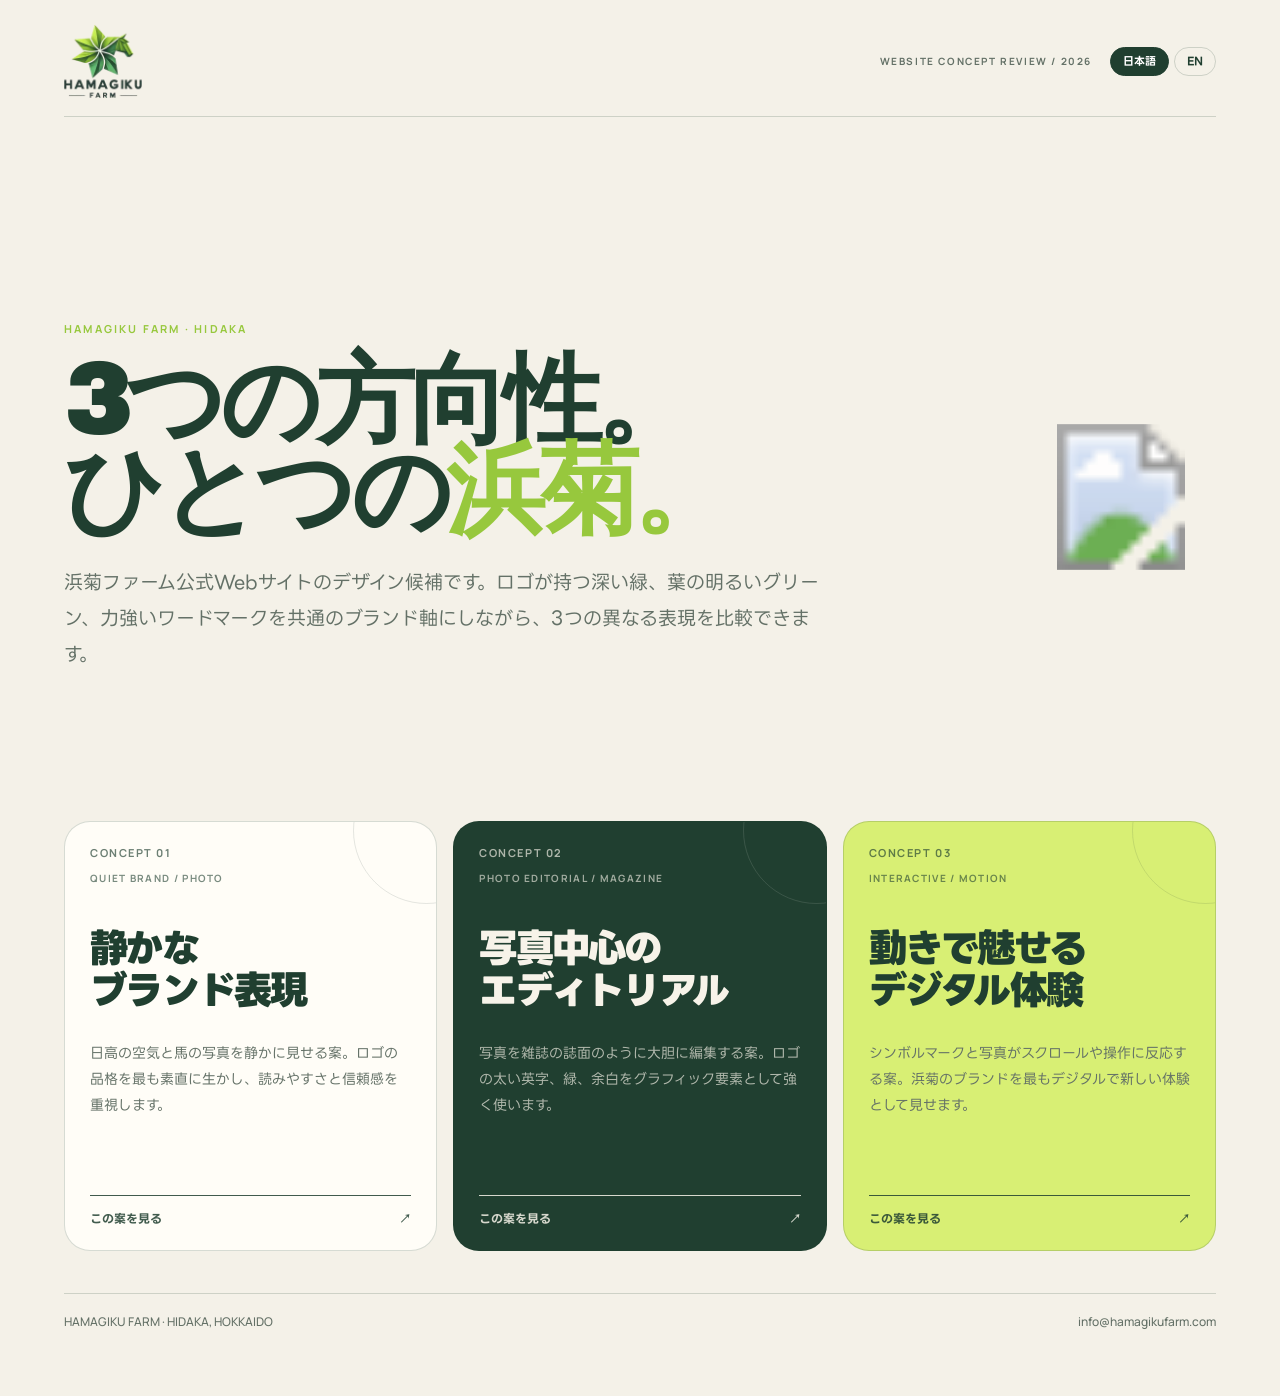
==== commit 2a5ba60a: "Apply Hamagiku brand identity to Japanese concept hub" ====
--- a/hamagiku-demo/index.html
+++ b/hamagiku-demo/index.html
@@ -3,22 +3,23 @@
 <head>
 <meta charset="utf-8">
 <meta name="viewport" content="width=device-width,initial-scale=1,viewport-fit=cover">
-<title>Hamagiku Farm — Website Concepts</title>
-<link rel="icon" href="data:,">
+<title>浜菊ファーム — Website Concepts</title>
+<link rel="icon" href="assets/hamagiku-symbol.webp">
 <meta name="robots" content="noindex,nofollow">
+<link rel="preconnect" href="https://fonts.googleapis.com"><link rel="preconnect" href="https://fonts.gstatic.com" crossorigin>
+<link href="https://fonts.googleapis.com/css2?family=Archivo+Black&family=LINE+Seed+JP:wght@400;700;800&family=Manrope:wght@400;500;600;700&display=swap" rel="stylesheet">
 <style>
-:root{--ink:#111814;--cream:#f3f0e8;--line:rgba(17,24,20,.17);--muted:#687269;--accent:#d8ff54}
-*{box-sizing:border-box}html,body{margin:0;background:var(--cream);color:var(--ink);font-family:-apple-system,BlinkMacSystemFont,"Helvetica Neue","Hiragino Sans","Yu Gothic",Meiryo,sans-serif}body{min-height:100vh}.wrap{max-width:1280px;margin:auto;padding:28px clamp(18px,5vw,64px) 60px}.top{display:flex;justify-content:space-between;gap:20px;align-items:center;border-bottom:1px solid var(--line);padding-bottom:18px}.top-right{display:flex;align-items:center;gap:18px}.brand{font-weight:800;letter-spacing:.02em}.tag{font-size:12px;color:var(--muted)}.lang{display:flex;gap:5px}.lang a{border:1px solid var(--line);background:transparent;color:var(--ink);border-radius:999px;padding:7px 11px;font:700 11px/1 -apple-system,BlinkMacSystemFont,"Helvetica Neue",sans-serif;text-decoration:none}.lang a.on{background:var(--ink);color:var(--cream);border-color:var(--ink)}h1{font-size:clamp(42px,8vw,104px);line-height:.9;letter-spacing:-.055em;margin:clamp(54px,9vw,105px) 0 24px;max-width:980px}.lead{max-width:780px;font-size:clamp(15px,2vw,19px);line-height:1.85;color:var(--muted);margin-bottom:48px}.grid{display:grid;grid-template-columns:repeat(3,1fr);gap:16px}.card{display:flex;flex-direction:column;min-height:430px;border:1px solid var(--line);border-radius:24px;padding:24px;text-decoration:none;color:inherit;position:relative;overflow:hidden;transition:transform .25s ease,box-shadow .25s ease}.card:hover{transform:translateY(-5px);box-shadow:0 18px 42px rgba(17,24,20,.12)}.num{font-size:12px;letter-spacing:.13em;color:var(--muted)}.type{margin-top:14px;font:800 10px/1 monospace;letter-spacing:.12em;opacity:.65}.card h2{font-size:clamp(28px,3vw,46px);line-height:1;letter-spacing:-.035em;margin:40px 0 15px}.card p{line-height:1.75;color:var(--muted);font-size:14px;max-width:32em}.open{margin-top:auto;border-top:1px solid var(--line);padding-top:17px;display:flex;justify-content:space-between;font-weight:700;font-size:13px}.a{background:#eeeae0}.b{background:#181f1a;color:#f4f1e9}.b p,.b .num{color:rgba(244,241,233,.66)}.b .open{border-color:rgba(244,241,233,.23)}.c{background:var(--accent)}.foot{margin-top:42px;padding-top:18px;border-top:1px solid var(--line);font-size:12px;color:var(--muted);display:flex;justify-content:space-between;gap:20px;flex-wrap:wrap}@media(max-width:800px){.grid{grid-template-columns:1fr}.card{min-height:330px}.top{align-items:flex-start}.top-right{align-items:flex-end;flex-direction:column;gap:10px}.tag{display:none}h1{font-size:clamp(46px,15vw,74px);margin-top:56px}.lead{font-size:15px;margin-bottom:36px}}
-</style>
-</head>
+:root{--forest:#203f30;--leaf:#97c83d;--lime:#d8ef74;--cream:#f4f1e8;--paper:#fffdf7;--line:rgba(32,63,48,.18);--muted:#647167;--display:"Archivo Black",sans-serif;--jp:"LINE Seed JP","Yu Gothic",sans-serif;--body:"Manrope",var(--jp)}
+*{box-sizing:border-box}html,body{margin:0;background:var(--cream);color:var(--forest)}body{min-height:100vh;font-family:var(--jp);font-feature-settings:"palt" 1}.wrap{max-width:1340px;margin:auto;padding:24px clamp(18px,5vw,70px) 64px}.top{display:flex;justify-content:space-between;gap:20px;align-items:center;border-bottom:1px solid var(--line);padding-bottom:18px}.brand-logo{width:118px;height:74px;object-fit:contain;object-position:left center}.top-right{display:flex;align-items:center;gap:18px}.tag{font:700 10px/1.3 var(--body);letter-spacing:.16em;color:var(--muted)}.lang{display:flex;gap:5px}.lang a{border:1px solid var(--line);color:var(--forest);border-radius:999px;padding:8px 12px;font:700 11px/1 var(--jp);text-decoration:none}.lang a.on{background:var(--forest);color:#fff;border-color:var(--forest)}.hero{position:relative;display:grid;grid-template-columns:minmax(0,1fr) 190px;gap:clamp(28px,6vw,90px);align-items:center;padding:clamp(54px,9vw,110px) 0 54px;overflow:hidden}.eyebrow{font:700 11px/1.4 var(--body);letter-spacing:.2em;color:var(--leaf);margin-bottom:20px}.hero h1{font-family:var(--display);font-size:clamp(48px,7.7vw,106px);line-height:.91;letter-spacing:-.055em;margin:0;max-width:980px;color:var(--forest)}.hero h1 em{font-style:normal;color:var(--leaf)}.lead{max-width:760px;font-size:clamp(15px,1.7vw,19px);line-height:1.9;color:var(--muted);margin:28px 0 0}.jp-mark{height:min(52vw,540px);width:100%;object-fit:contain;opacity:.92;filter:saturate(.85)}.grid{display:grid;grid-template-columns:repeat(3,1fr);gap:16px}.card{display:flex;flex-direction:column;min-height:430px;border:1px solid var(--line);border-radius:26px;padding:25px;text-decoration:none;color:inherit;position:relative;overflow:hidden;transition:transform .25s ease,box-shadow .25s ease}.card:before{content:"";position:absolute;width:145px;height:145px;border:1px solid currentColor;border-radius:50%;right:-64px;top:-65px;opacity:.12}.card:hover{transform:translateY(-6px);box-shadow:0 22px 48px rgba(32,63,48,.13)}.num{font:700 11px/1 var(--body);letter-spacing:.14em;opacity:.66}.type{margin-top:14px;font:700 10px/1.2 var(--body);letter-spacing:.13em;opacity:.6}.card h2{font-family:var(--jp);font-weight:800;font-size:clamp(29px,3vw,44px);line-height:1.1;letter-spacing:-.045em;margin:42px 0 16px}.card p{line-height:1.85;color:var(--muted);font-size:14px;max-width:32em}.open{margin-top:auto;border-top:1px solid currentColor;padding-top:17px;display:flex;justify-content:space-between;font:700 12px/1 var(--jp);opacity:.85}.a{background:var(--paper)}.b{background:var(--forest);color:#f7f3e9}.b p{color:rgba(247,243,233,.68)}.c{background:var(--lime)}.foot{margin-top:42px;padding-top:18px;border-top:1px solid var(--line);font:500 12px/1.7 var(--body);color:var(--muted);display:flex;justify-content:space-between;gap:20px;flex-wrap:wrap}
+@media(max-width:800px){.wrap{padding-top:18px}.top{align-items:flex-start}.brand-logo{width:94px;height:62px}.top-right{align-items:flex-end;flex-direction:column;gap:9px}.tag{display:none}.hero{grid-template-columns:1fr;padding-top:52px}.jp-mark{display:none}.hero h1{font-size:clamp(45px,14vw,73px);line-height:.96}.grid{grid-template-columns:1fr}.card{min-height:325px}}
+</style></head>
 <body><main class="wrap">
-<div class="top"><div class="brand">HAMAGIKU FARM</div><div class="top-right"><div class="tag">WEBSITE CONCEPT REVIEW / 2026</div><div class="lang"><a class="on" href="index.html">日本語</a><a href="index-en.html">EN</a></div></div></div>
-<h1>3つの方向性。<br>ひとつの浜菊。</h1>
-<p class="lead">浜菊ファーム公式Webサイトのデザイン候補です。3案は、それぞれ異なる方向性を持たせています。落ち着いたブランド表現、写真を主役にしたエディトリアル、動きと操作感を重視したデジタル体験を比較してご覧ください。</p>
+<div class="top"><img class="brand-logo" src="assets/hamagiku-logo.svg" alt="Hamagiku Farm"><div class="top-right"><div class="tag">WEBSITE CONCEPT REVIEW / 2026</div><div class="lang"><a class="on" href="index.html">日本語</a><a href="index-en.html">EN</a></div></div></div>
+<section class="hero"><div><div class="eyebrow">HAMAGIKU FARM · HIDAKA</div><h1>3つの方向性。<br>ひとつの<em>浜菊。</em></h1><p class="lead">浜菊ファーム公式Webサイトのデザイン候補です。ロゴが持つ深い緑、葉の明るいグリーン、力強いワードマークを共通のブランド軸にしながら、3つの異なる表現を比較できます。</p></div><img class="jp-mark" src="assets/hamagiku-jp.svg" alt="浜菊ファーム"></section>
 <section class="grid">
-<a class="card a" href="concept-a/index.html"><span class="num">CONCEPT 01</span><span class="type">QUIET BRAND / PHOTO</span><h2>静かな<br>ブランド表現</h2><p>静かな高級感と日高の空気を中心にした案。写真を落ち着いて見せ、読みやすさと信頼感を大切にします。</p><div class="open"><span>この案を見る</span><span>↗</span></div></a>
-<a class="card b" href="concept-b/index.html"><span class="num">CONCEPT 02</span><span class="type">PHOTO EDITORIAL / MAGAZINE</span><h2>写真中心の<br>エディトリアル</h2><p>写真を雑誌の誌面のように大胆に編集する案。大きな写真、タイポグラフィ、余白を使い、国際的なブラッドストックブランドらしさを表現します。</p><div class="open"><span>この案を見る</span><span>↗</span></div></a>
-<a class="card c" href="concept-c/index.html"><span class="num">CONCEPT 03</span><span class="type">INTERACTIVE / MOTION</span><h2>動きで魅せる<br>デジタル体験</h2><p>スクロールやポインター操作に反応する、最もデジタルな案。写真、文字、動きを組み合わせ、ページを読むより「体験する」感覚を強くします。</p><div class="open"><span>この案を見る</span><span>↗</span></div></a>
+<a class="card a" href="concept-a/index.html"><span class="num">CONCEPT 01</span><span class="type">QUIET BRAND / PHOTO</span><h2>静かな<br>ブランド表現</h2><p>日高の空気と馬の写真を静かに見せる案。ロゴの品格を最も素直に生かし、読みやすさと信頼感を重視します。</p><div class="open"><span>この案を見る</span><span>↗</span></div></a>
+<a class="card b" href="concept-b/index.html"><span class="num">CONCEPT 02</span><span class="type">PHOTO EDITORIAL / MAGAZINE</span><h2>写真中心の<br>エディトリアル</h2><p>写真を雑誌の誌面のように大胆に編集する案。ロゴの太い英字、緑、余白をグラフィック要素として強く使います。</p><div class="open"><span>この案を見る</span><span>↗</span></div></a>
+<a class="card c" href="concept-c/index.html"><span class="num">CONCEPT 03</span><span class="type">INTERACTIVE / MOTION</span><h2>動きで魅せる<br>デジタル体験</h2><p>シンボルマークと写真がスクロールや操作に反応する案。浜菊のブランドを最もデジタルで新しい体験として見せます。</p><div class="open"><span>この案を見る</span><span>↗</span></div></a>
 </section>
-<div class="foot"><span>採用する方向性の決定後、浜菊ファームの実際の写真・情報へ置き換えて仕上げます。</span><span>info@hamagikufarm.com</span></div>
+<div class="foot"><span>HAMAGIKU FARM · HIDAKA, HOKKAIDO</span><span>info@hamagikufarm.com</span></div>
 </main></body></html>
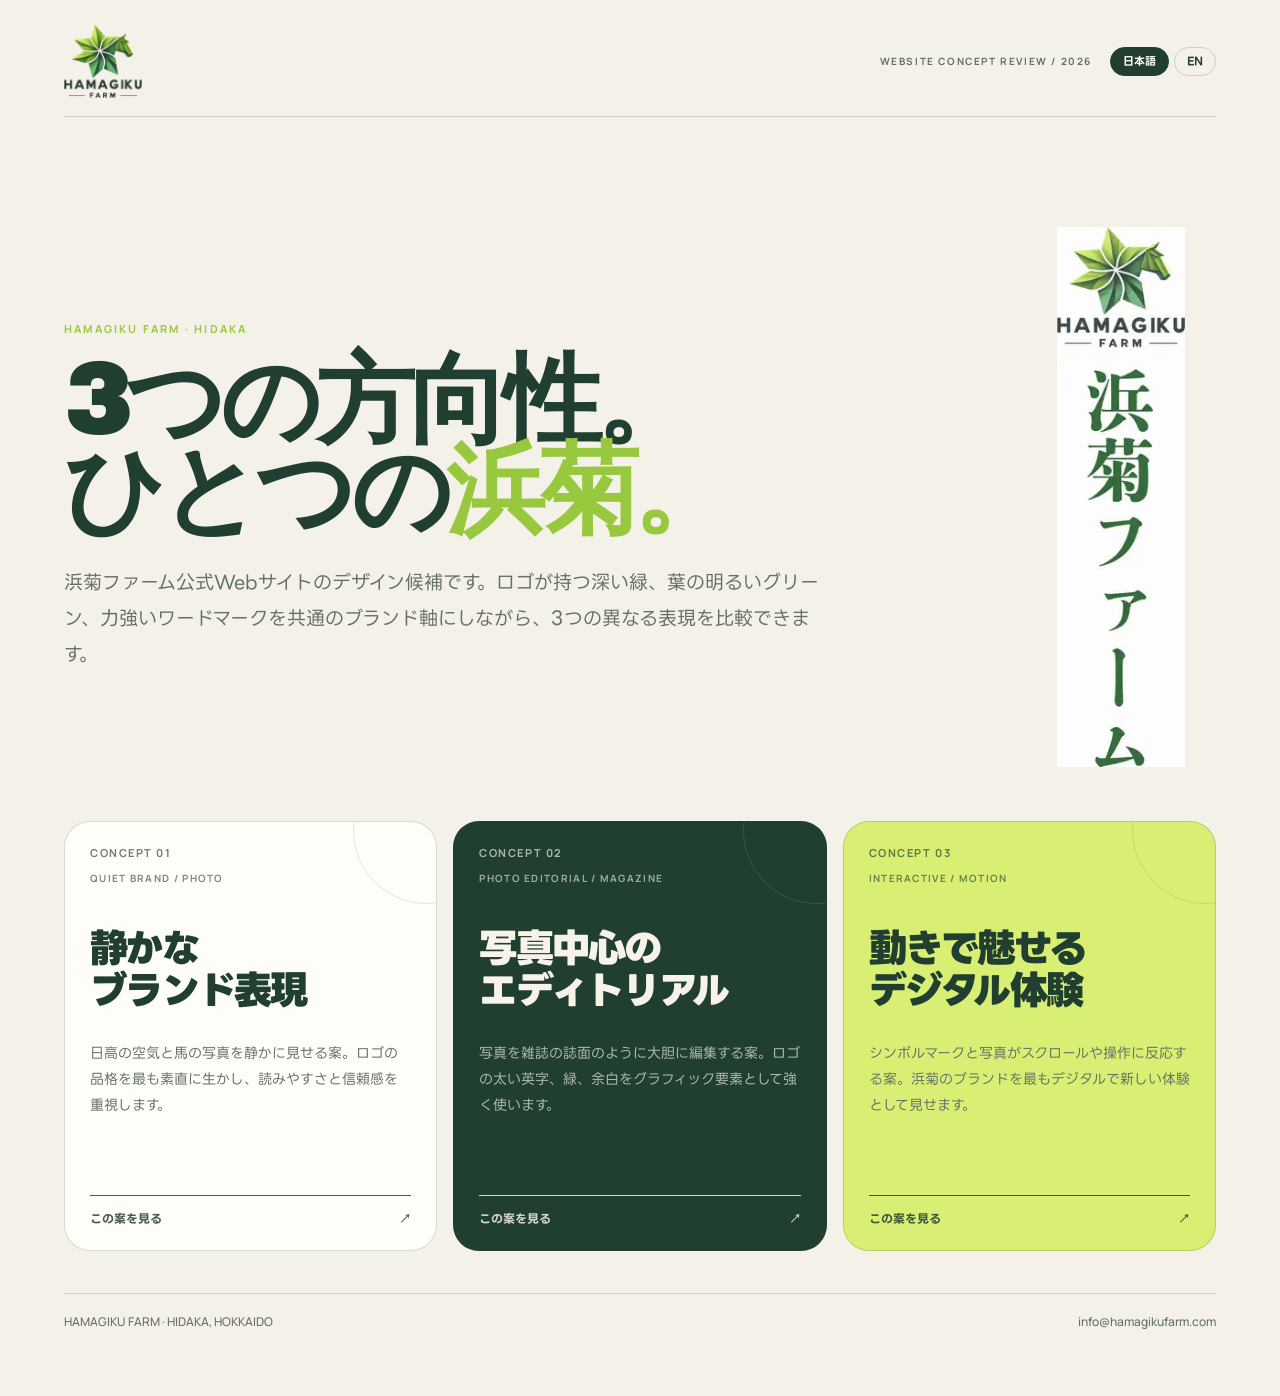
==== commit bdcc958b: "Harden Japanese hub image assets and fallbacks" ====
--- a/hamagiku-demo/index.html
+++ b/hamagiku-demo/index.html
@@ -4,7 +4,7 @@
 <meta charset="utf-8">
 <meta name="viewport" content="width=device-width,initial-scale=1,viewport-fit=cover">
 <title>浜菊ファーム — Website Concepts</title>
-<link rel="icon" href="assets/hamagiku-symbol.webp">
+<link rel="icon" href="assets/hamagiku-symbol.webp?v=4">
 <meta name="robots" content="noindex,nofollow">
 <link rel="preconnect" href="https://fonts.googleapis.com"><link rel="preconnect" href="https://fonts.gstatic.com" crossorigin>
 <link href="https://fonts.googleapis.com/css2?family=Archivo+Black&family=LINE+Seed+JP:wght@400;700;800&family=Manrope:wght@400;500;600;700&display=swap" rel="stylesheet">
@@ -14,12 +14,12 @@
 @media(max-width:800px){.wrap{padding-top:18px}.top{align-items:flex-start}.brand-logo{width:94px;height:62px}.top-right{align-items:flex-end;flex-direction:column;gap:9px}.tag{display:none}.hero{grid-template-columns:1fr;padding-top:52px}.jp-mark{display:none}.hero h1{font-size:clamp(45px,14vw,73px);line-height:.96}.grid{grid-template-columns:1fr}.card{min-height:325px}}
 </style></head>
 <body><main class="wrap">
-<div class="top"><img class="brand-logo" src="assets/hamagiku-logo.svg" alt="Hamagiku Farm"><div class="top-right"><div class="tag">WEBSITE CONCEPT REVIEW / 2026</div><div class="lang"><a class="on" href="index.html">日本語</a><a href="index-en.html">EN</a></div></div></div>
-<section class="hero"><div><div class="eyebrow">HAMAGIKU FARM · HIDAKA</div><h1>3つの方向性。<br>ひとつの<em>浜菊。</em></h1><p class="lead">浜菊ファーム公式Webサイトのデザイン候補です。ロゴが持つ深い緑、葉の明るいグリーン、力強いワードマークを共通のブランド軸にしながら、3つの異なる表現を比較できます。</p></div><img class="jp-mark" src="assets/hamagiku-jp.svg" alt="浜菊ファーム"></section>
+<div class="top"><img class="brand-logo" src="assets/hamagiku-logo.svg?v=4" alt="Hamagiku Farm"><div class="top-right"><div class="tag">WEBSITE CONCEPT REVIEW / 2026</div><div class="lang"><a class="on" href="index.html">日本語</a><a href="index-en.html">EN</a></div></div></div>
+<section class="hero"><div><div class="eyebrow">HAMAGIKU FARM · HIDAKA</div><h1>3つの方向性。<br>ひとつの<em>浜菊。</em></h1><p class="lead">浜菊ファーム公式Webサイトのデザイン候補です。ロゴが持つ深い緑、葉の明るいグリーン、力強いワードマークを共通のブランド軸にしながら、3つの異なる表現を比較できます。</p></div><img class="jp-mark" src="assets/hamagiku-jp-v2.svg?v=1" alt="浜菊ファーム"></section>
 <section class="grid">
 <a class="card a" href="concept-a/index.html"><span class="num">CONCEPT 01</span><span class="type">QUIET BRAND / PHOTO</span><h2>静かな<br>ブランド表現</h2><p>日高の空気と馬の写真を静かに見せる案。ロゴの品格を最も素直に生かし、読みやすさと信頼感を重視します。</p><div class="open"><span>この案を見る</span><span>↗</span></div></a>
 <a class="card b" href="concept-b/index.html"><span class="num">CONCEPT 02</span><span class="type">PHOTO EDITORIAL / MAGAZINE</span><h2>写真中心の<br>エディトリアル</h2><p>写真を雑誌の誌面のように大胆に編集する案。ロゴの太い英字、緑、余白をグラフィック要素として強く使います。</p><div class="open"><span>この案を見る</span><span>↗</span></div></a>
 <a class="card c" href="concept-c/index.html"><span class="num">CONCEPT 03</span><span class="type">INTERACTIVE / MOTION</span><h2>動きで魅せる<br>デジタル体験</h2><p>シンボルマークと写真がスクロールや操作に反応する案。浜菊のブランドを最もデジタルで新しい体験として見せます。</p><div class="open"><span>この案を見る</span><span>↗</span></div></a>
 </section>
 <div class="foot"><span>HAMAGIKU FARM · HIDAKA, HOKKAIDO</span><span>info@hamagikufarm.com</span></div>
-</main></body></html>+</main><script>document.querySelectorAll('img').forEach(img=>img.addEventListener('error',()=>{if(img.dataset.fb)return;img.dataset.fb='1';img.src='assets/hamagiku-symbol.webp?v=4';img.style.objectFit='contain';img.style.background='#fffdf7';img.style.padding='8px'}));</script></body></html>
